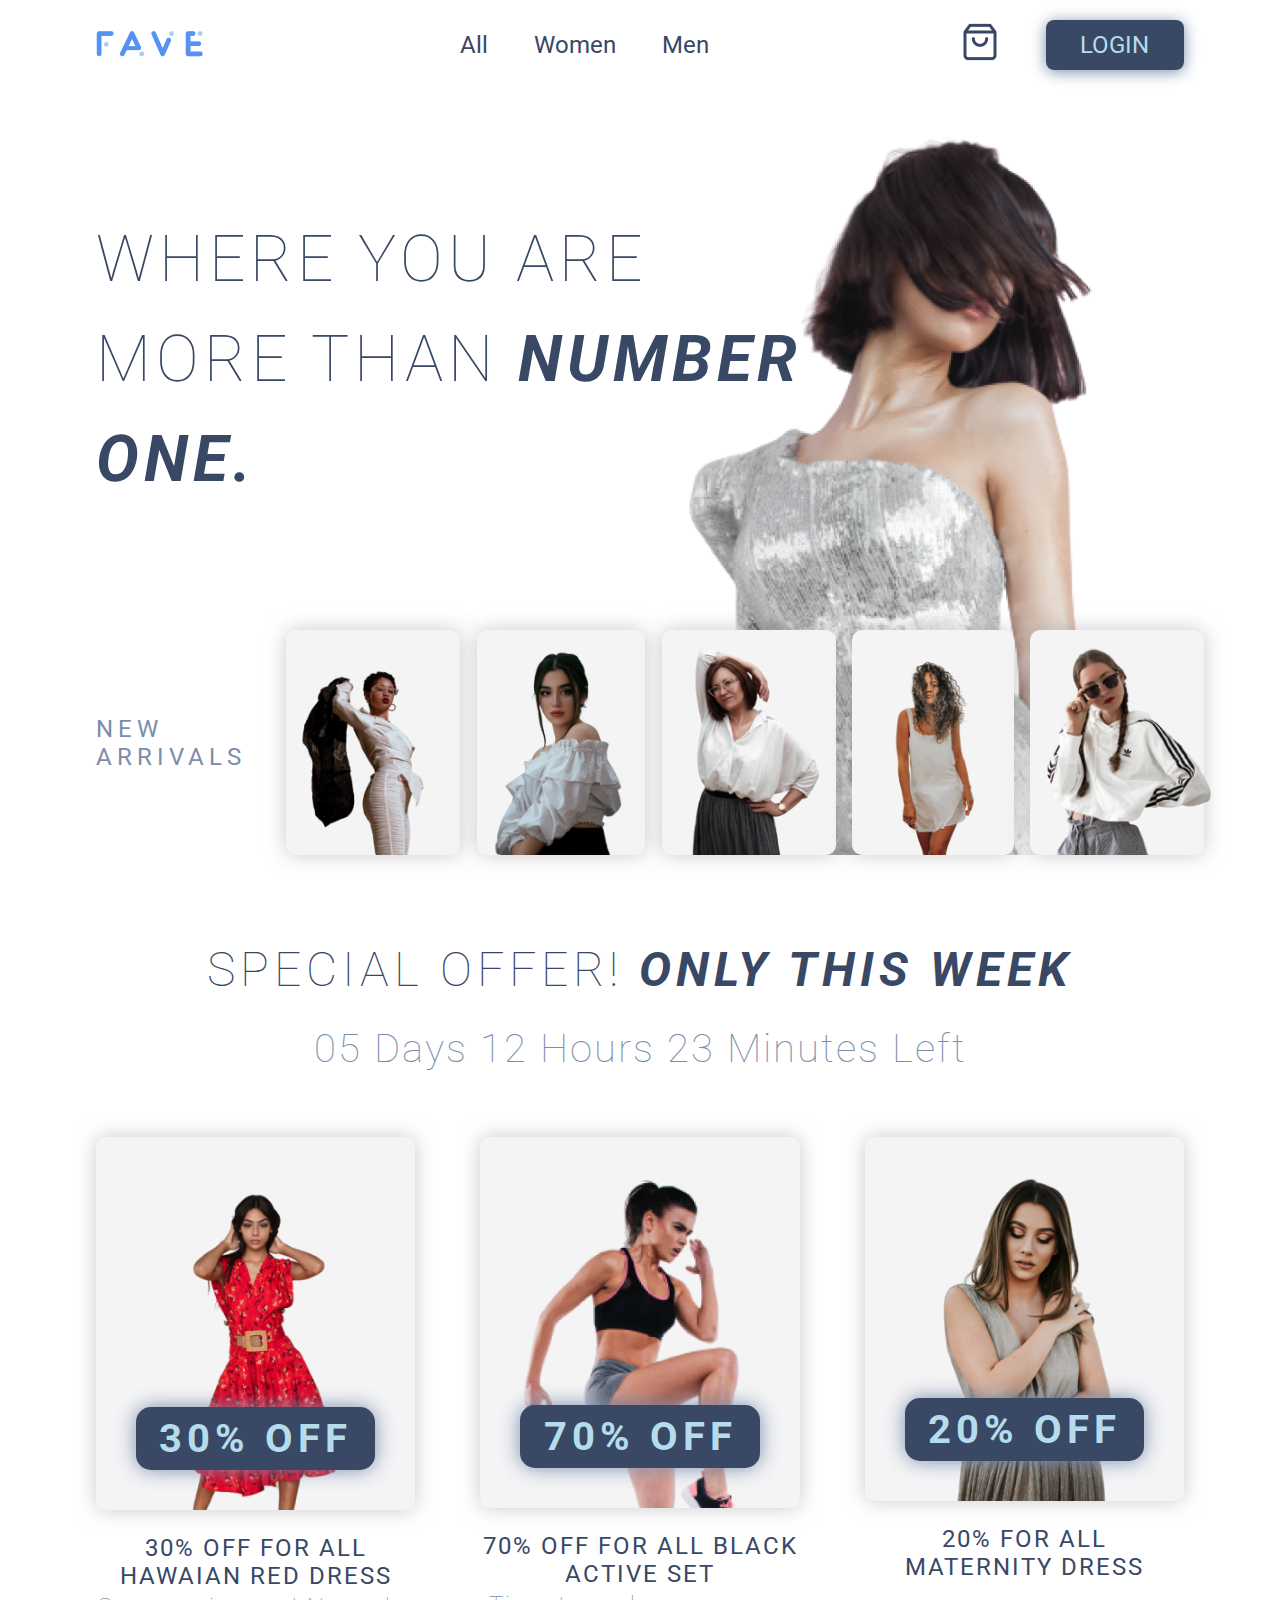
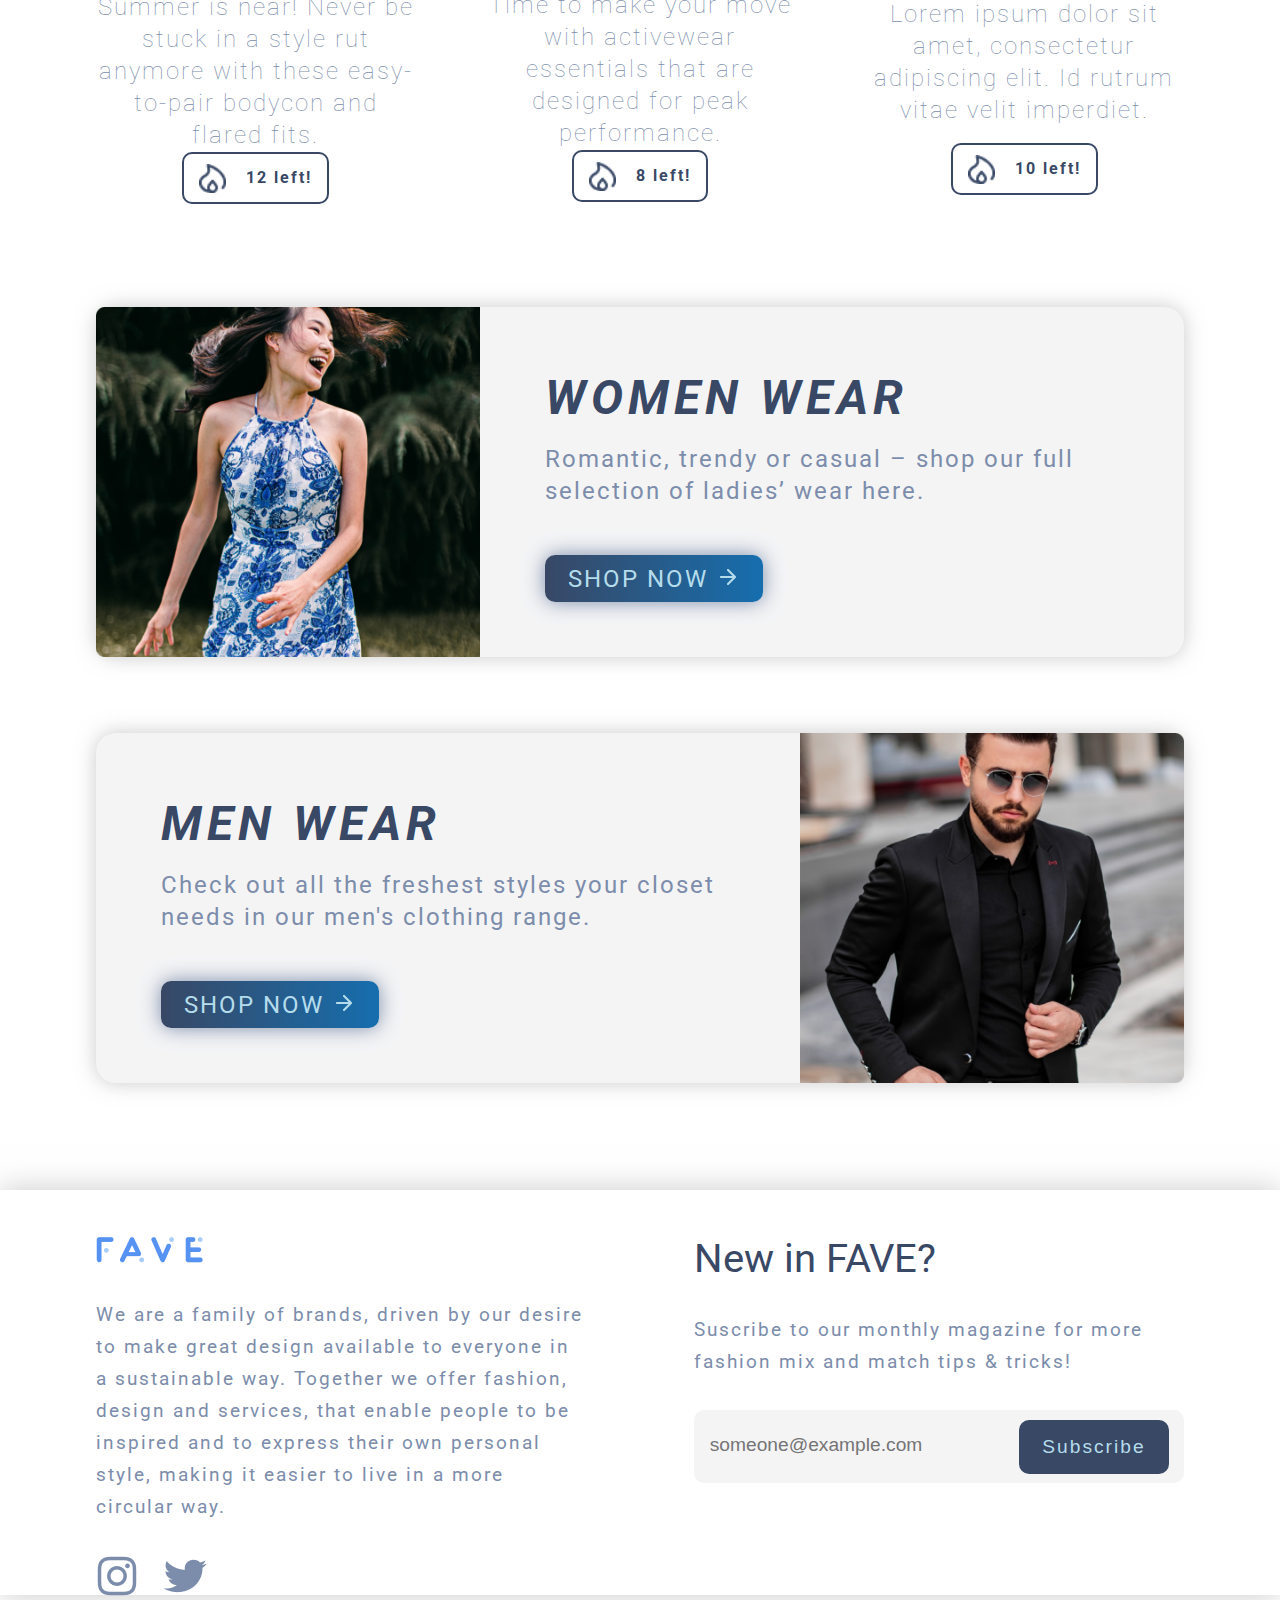
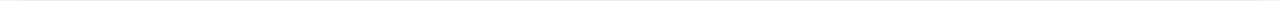
==== index.html @ e30c6e9b "Landing Page and Special Offer Section" ====
<!DOCTYPE html>
<html lang="en">
<head>
    <meta charset="UTF-8">
    <meta http-equiv="X-UA-Compatible" content="IE=edge">
    <meta name="viewport" content="width=device-width, initial-scale=1.0">
    <link rel="stylesheet" href="css/style.css">
    <script src="js/script.js"></script>
    <title>Fave</title>
</head>
<body>
    <nav id="navbar">
        <div class="container">
            <div class="nav-logo">
                <a href="home.html">
                    <img src="Assets/logo-website.png" alt="">
                </a>
            </div>
            <ul class="nav-list category">
                <li class="nav-item"><a href="#">All</a></li>
                <li class="nav-item"><a href="#">Women</a></li>
                <li class="nav-item"><a href="#">Men</a></li>
            </ul>
            <ul class="nav-list">
                <li class="nav-item">
                    <a href="#">
                        <img src="Assets/home-shopping-cart.png" alt="">
                    </a>
                </li>
                <li class="nav-item"><a href="#" id="login-btn">LOGIN</a></li>
            </ul>
        </div>
    </nav>
    <section class="landing-section">
        <div class="container">
            <div class="landing-title">
                <p>WHERE YOU ARE MORE THAN <span>NUMBER ONE.</span></p>
            </div>
            <div class="new-arrival">
                <div class="title">
                    <p>NEW ARRIVALS</p>
                </div>
                <div class="item">
                    <img src="Assets/home-arrival-1.png" alt="">
                </div>
                <div class="item">
                    <img src="Assets/home-arrival-2.png" alt="">
                </div>
                <div class="item">
                    <img src="Assets/home-arrival-3.png" alt="">
                </div>
                <div class="item">
                    <img src="Assets/home-arrival-4.png" alt="">
                </div>
                <div class="item">
                    <img src="Assets/home-arrival-5.png" alt="">
                </div>
            </div>
        </div>
    </section>
    <section class="promo-section">
        <div class="container">
            <h1>SPECIAL OFFER! <span>ONLY THIS WEEK</span></h1>
            <h2 id="countdown">05 Days 12 Hours 23 Minutes Left</h2>
            <div class="promo-content">
                <div class="promo-item">
                    <div class="promo-img">
                        <img src=" Assets/hawaian-red-dress.png" alt="">
                        <span><a href="#"> 30% OFF</a></span>
                    </div>
                    <div class="promo-text">
                        <h3>30% OFF FOR ALL HAWAIAN RED DRESS</h3>
                        <p>Summer is near! Never be stuck in a style rut anymore with these easy-to-pair bodycon and flared fits.</p>
                        <div class="promo-hot">
                            <img src=" Assets/home-hot-icon.png" alt="">
                            <p>12 left!</p>
                        </div>
                    </div>
                </div>
                <div class="promo-item">
                    <div class="promo-img">
                        <img src="Assets/black-active-set.png" alt="">
                        <span><a href="#"> 70% OFF</a></span>
                    </div>
                    <div class="promo-text">
                        <h3>70% OFF FOR ALL BLACK ACTIVE SET</h3>
                        <p>Time to make your move with activewear essentials that are designed for peak performance.</p>
                        <div class="promo-hot">
                            <img src="Assets/home-hot-icon.png" alt="">
                            <p>8 left!</p>
                        </div>     
                    </div>
                </div>
                <div class="promo-item">
                    <div class="promo-img">
                        <img src="Assets/maternity-dress.png" alt="">
                        <span><a href="#"> 20% OFF</a></span>
                    </div>
                    <div class="promo-text">
                        <h3>20% FOR ALL MATERNITY DRESS</h3>
                        <p>Lorem ipsum dolor sit amet, consectetur adipiscing elit. Id rutrum vitae velit imperdiet.</p>
                        <div class="promo-hot">
                            <img src="Assets/home-hot-icon.png" alt="">
                            <p>10 left!</p>
                        </div>
                    </div>
                </div>
            </div>
        </div>
    </section>
    <section class="overview-section">
        <div class="container">
            <div class="overview-box">
                <img src="Assets/home-women-wear.png" alt="">
                <div class="overview-content">
                    <h1>WOMEN WEAR</h1>
                    <p>Romantic, trendy or casual – shop our full selection of ladies’ wear here.</p>
                    <div>
                        <a href="#">SHOP NOW <span><img src="Assets/arrow-right.png" alt=""></span></a>
                    </div>
                </div>
            </div>
            <div class="overview-box">
                <div class="overview-content">
                    <h1>MEN WEAR</h1>
                    <p>Check out all the freshest styles your closet needs in our men's clothing range. </p>
                    <div>
                        <a href="#">SHOP NOW <span><img src="Assets/arrow-right.png" alt=""></span></a>
                    </div>
                </div>
                <div class="overview-img"></div>
                <img src="Assets/home-men-wear.png" alt="">
            </div>
        </div>
    </section>
    <section class="footer-section">
        <div class="container">
            <div class="left-footer">
                <img src="Assets/logo-website.png" alt="">
                <p>We are a family of brands, driven by our desire to make great design available to everyone in a sustainable way. Together we offer fashion, design and services, that enable people to be inspired and to express their own personal style, making it easier to live in a more circular way.</p>
                <div class="social-media">
                    <a href="#"><img src="Assets/home-icon-instagram.png" alt=""></a>
                    <a href="#"><img src="Assets/home-icon-twitter.png" alt=""></a>
                </div>
            </div>
            <div class="right-footer">
                <h1>New in FAVE?</h1>
                <p>Suscribe to our monthly magazine for more fashion mix and match tips & tricks!</p>
                <div class="subscribe">
                    <form action="">
                        <input type="text" name="email" id="email" placeholder="someone@example.com">
                        <button type="submit">Subscribe</button>
                    </form>
                </div>
            </div>
        </div>
    </section>
</body>
</html>
---- css/style.css ----
@import url('https://fonts.googleapis.com/css2?family=Roboto:ital,wght@0,300;0,400;0,700;1,400;1,700&display=swap');

:root{
    --darkblue : #384865;
    --lightblue: #7C8DAB;
    --white: #F4F4F5;
    --skyblue: #B5DCEB;
}

*{
    box-sizing: border-box;
    margin: 0;
    padding: 0;
}

body{
    font-family: 'Roboto',sans-serif;
}

a{
    text-decoration: none;
}

.container{
    padding-inline: 6rem;
}

#navbar{
    background-color: white;
    position: sticky;
    top: 0;
    z-index: 1;
    transition: 0.7s top ease-in-out;
}

#navbar .container{
    height: 10vh;
    display: flex;
    justify-content: space-between;
    align-items: center;
}

.nav-list{
    display: flex;
    align-items: center;
}

.nav-item{
    list-style: none;
}

.nav-item:not(:first-child){
    margin-left: 3.6vw;
}

.nav-item a{
    font-size: 1.5rem;
}

.category a{
    position: relative;
    color: var(--darkblue);
}

.category a:hover{
    color: var(--lightblue);
}

.category a::after{
    content: '';
    background-color: var(--lightblue);
    position: absolute;
    border-radius: 15px;
    height: 0.4rem;
    left: 0;
    right: 0;
    bottom: -0.8rem;
    transform: scaleX(0);
    transition: 0.5s transform ease-in-out;
}

.category a:hover::after{
    transform: scaleX(100%);
}

#login-btn{
    padding: 0.7rem 2.7vw;
    border-radius: 8px;
    box-shadow: 0px 2px 15px var(--lightblue);
    background-color: var(--darkblue);
    color: var(--skyblue);
}
/*Landing Section Starts Here*/
.landing-section .container{
    height: 85vh;
    margin-bottom: 15vh;
    background-image: url(../Assets/home-landing-image.png);
    background-size: contain;
    background-repeat: no-repeat;
    background-position: 90% 0%;
}

.landing-title{
    height: 60vh;
    max-width: 70%;
    display: flex;
    align-items: center;
}

.new-arrival{
    height: 25vh;
    display: flex;
    align-items: center;
}

.landing-title p{
    font-size: 4rem;
    line-height: 6.25rem;
    letter-spacing: 5px;
    font-weight: lighter;
    color: var(--darkblue);
}

.landing-title span{
    font-style: italic;
    font-weight: bold;
}

.new-arrival .title{
    width: 14%;
    color: var(--lightblue);
    letter-spacing: 5px;
    font-size: 1.5rem;
    margin-right: 1.5rem;
}

.new-arrival>*{
    width: 16%;
    height: 100%;
    display: flex;
    align-items: center;
    justify-content: center;
}

.new-arrival .item{
    background-color: var(--white);
    padding-top: 15px;
    border-radius: 10px;
    box-shadow: 0px 0px 20px rgb(150, 149, 149,0.5);
    margin-left: 1.5%;
    transition: 0.5s margin ease-in-out, 0.5s background-color ease-in-out;
    margin-bottom: 0;
}

.new-arrival .item:hover{
    margin-bottom: 10vh;
    background-color: white;
}

.new-arrival .item img{
    height: 100%;
}
/* Promo Section Starts Here */
.promo-section .container{
    height: 85vh;
    display: flex;
    justify-content: center;
    align-items: center;
    flex-direction: column;
    margin-bottom: 15vh;
}

.promo-section .container h1{
    font-size: 3rem;
    font-weight: lighter;
    letter-spacing: 5px;
    color:  var(--darkblue);
    margin-bottom: 2.5%;
}

.promo-section .container h1>span{
    font-weight: bold;
    font-style: italic;
}

.promo-section .container h2{
    font-size: 2.5rem;
    font-weight: lighter;
    letter-spacing: 2px;
    color: var(--lightblue);
    margin-bottom: 6%;
}

.promo-content{
    display: flex;
    justify-content: space-between;
}

.promo-item{
    width: 30%;
    display: flex;
    flex-direction: column;
    text-align: center;
}

.promo-item:not(:last-child){
    margin-right: 6%;
}

.promo-img{
    background-color: var(--white);
    box-shadow: 0px 0px 20px rgb(150, 149, 149,0.5);
    border-radius: 10px;
    width: 100%;
    display: flex;
    justify-content: center;
    align-items: flex-end;
}

.promo-item img{
    height: 90%;
}

.promo-item span{
    position: absolute;
    background-color: var(--darkblue);
    box-shadow: 0px 0px 20px var(--lightblue);
    margin-bottom: 2.5rem;
    padding: 0.5rem 1.8vw;
    border-radius: 15px;
    font-size: 2.5rem;
    font-weight: bold;
    letter-spacing: 5px;
}

.promo-item .promo-img span>a{
    color: var(--skyblue);
}

.promo-text{
    display: flex;
    flex-direction: column;
    justify-content: space-between;
    align-items: center;
    height: 30vh;
    margin-top: 1.5rem;
}

.promo-text h3{
    color: var(--darkblue);
    font-weight: 400;
    letter-spacing: 2px;
    font-size: 1.5rem;
}

.promo-text p{
    color: var(--lightblue);
    font-weight: lighter;
    letter-spacing: 2px;
    line-height: 2rem;
    font-size: 1.5rem;
}

.promo-hot{
    max-width: 200px;
    padding: 0.5rem 1.2vw;
    display: flex;
    align-items: center;
    justify-content: center;
    border: 2px solid var(--darkblue);
    border-radius: 10px;
}

.promo-hot>p{
    margin-left: 20px;
    font-size: 1rem;
    font-weight: bold;
    color: var(--darkblue);
}
/* Overview Section Starts Here */
.overview-section .container{
    height: 90vh;
    margin-bottom: 10vh;
    display: flex;
    flex-direction: column;
    justify-content: center;
}

.overview-box{
    max-height: 40vh;
    background-color: var(--white);
    border-radius: 20px;
    box-shadow: 0px 0px 20px rgb(150, 149, 149,0.5);
    display: flex;
    justify-content: space-between;
    align-items: center;
    margin: 3.5% 0;
}

.overview-box>img{
    width: 30vw;
}

.overview-content{
    width: 100%;
    display: flex;
    flex-direction: column;
    justify-content: center;
    padding-inline: 6%;
}

.overview-content h1{
    color: var(--darkblue);
    letter-spacing: 5px;
    font-size: 3rem;
    font-weight: bold;
    font-style: italic;
}

.overview-content p{
    margin-top: 3%;
    color: var(--lightblue);
    letter-spacing: 2px;
    line-height: 2rem;
    font-size: 1.5rem;
}

.overview-content>div{
    margin-top: 10%;
}

.overview-content>div>a>span{
    vertical-align: middle;
}

.overview-content a{
    letter-spacing: 2px;
    font-size: 1.5rem;
    padding: 0.6rem 1.8vw;
    color: var(--skyblue);
    box-shadow: 0px 0px 20px var(--lightblue);
    background-image: linear-gradient(to right,var(--darkblue),#166EAE);
    border-radius: 10px;
}
/* Footer Section Begins Here */
.footer-section{
    box-shadow: 0px 0px 30px rgb(150, 149, 149,0.5);
}

.footer-section .container{
    height: 45vh;
    padding-top: 5vh;
    display: flex;
    justify-content: space-between;
}

.left-footer, .right-footer{
    width: 45%;
}

.left-footer p, .right-footer p{
    font-size: 1.2rem;
    color: var(--lightblue);
    line-height: 2rem;
    letter-spacing: 2px;
}

.left-footer>*:not(:last-child), .right-footer>*:not(:last-child){
    margin-bottom: 2rem;
}

.right-footer h1{
    color: var(--darkblue);
    font-size: 2.5rem;
    font-weight: 400;
}

.social-media{
    display: flex;
}

.social-media img{
    margin-right: 1.5rem;
}

.subscribe{
    background-color: var(--white);
    padding: 0.6rem 1.2vw;
    border-radius: 10px;
}

.subscribe form{
    display: flex;
    justify-content: space-between;
}

.subscribe input{
    width: 100%;
    background-color: unset;
    border: none;
}

.subscribe input:focus{
    outline: none;
}

.subscribe input::placeholder{
    font-size: 1.2rem;
}

.subscribe button{
    border: none;
    border-radius: 10px;
    background-color: var(--darkblue);
    color: var(--skyblue);
    padding: 1rem 1.8vw;
    font-size: 1.2rem;
    letter-spacing: 2px;
}
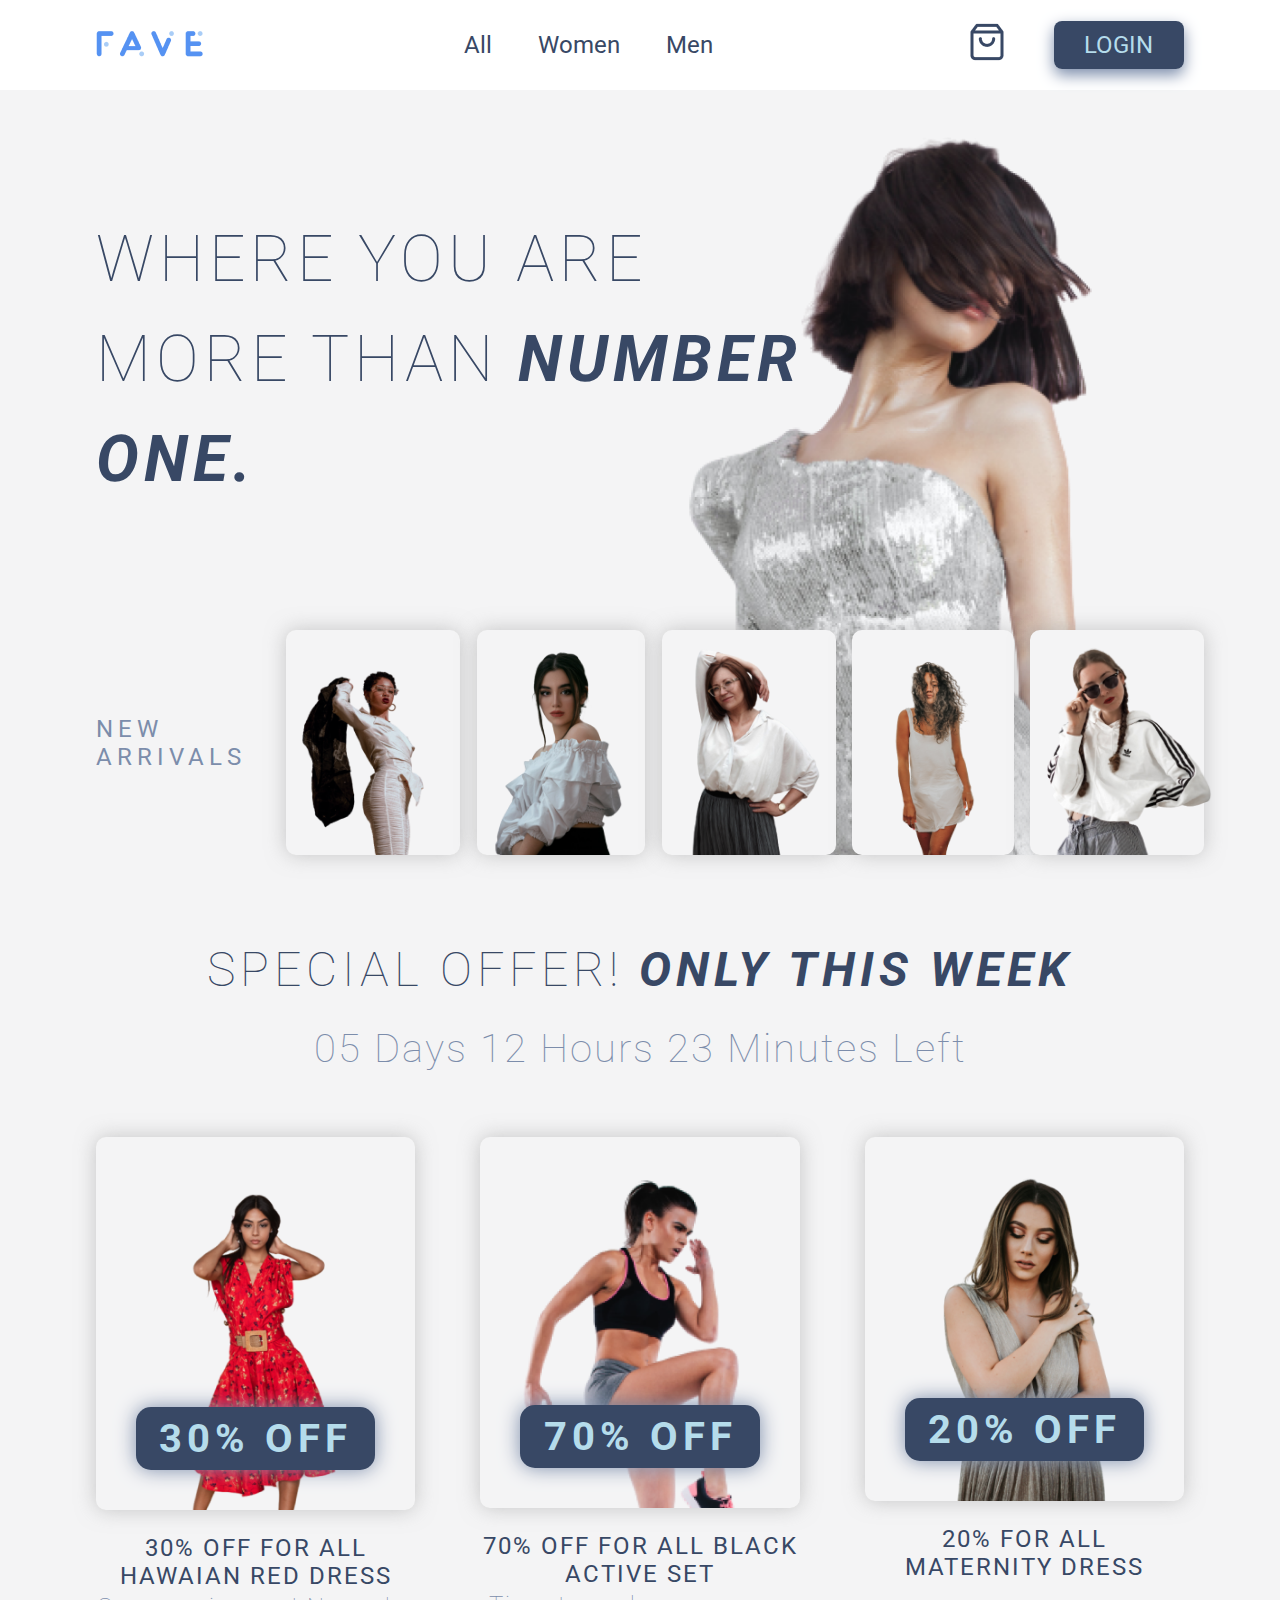
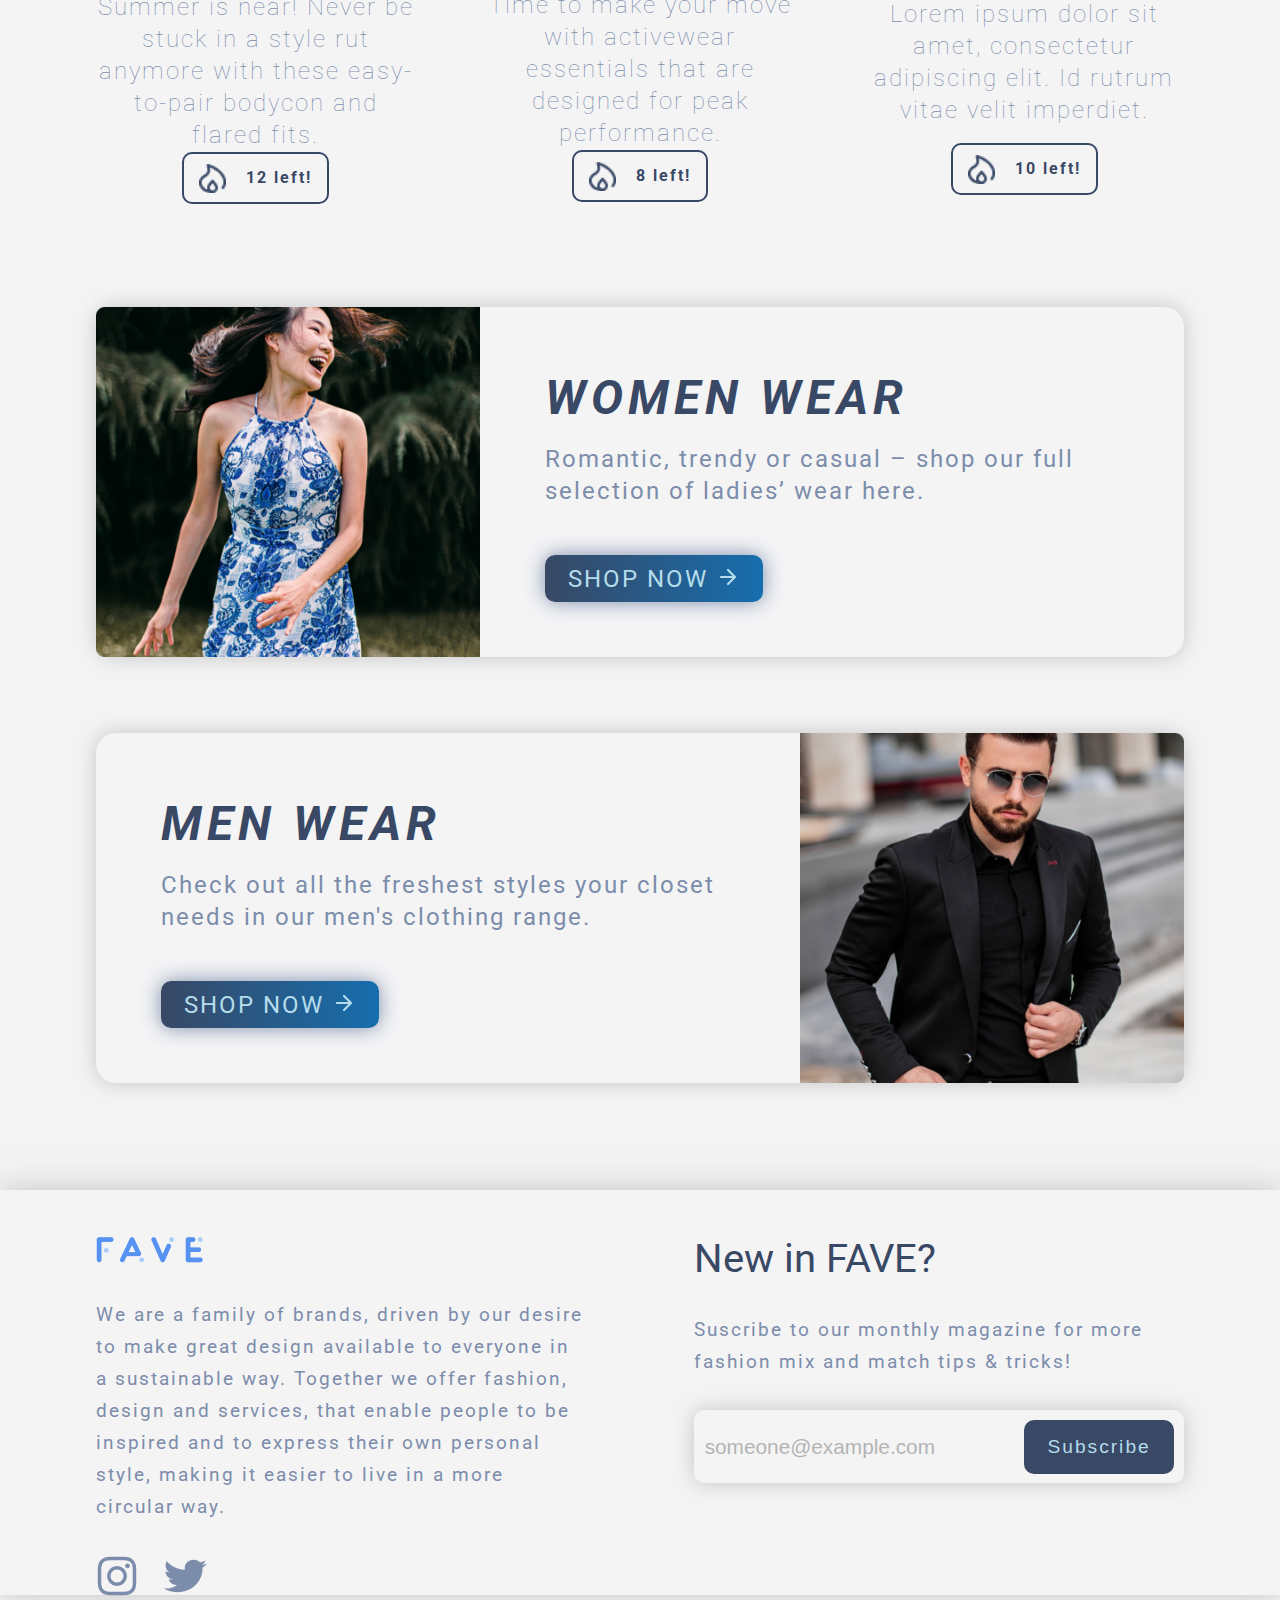
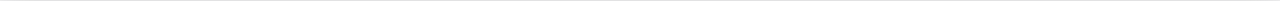
==== commit b6e4845d: "Fixing Category Section" ====
--- a/index.html
+++ b/index.html
@@ -12,12 +12,12 @@
     <nav id="navbar">
         <div class="container">
             <div class="nav-logo">
-                <a href="home.html">
+                <a href="index.html">
                     <img src="Assets/logo-website.png" alt="">
                 </a>
             </div>
             <ul class="nav-list category">
-                <li class="nav-item"><a href="#">All</a></li>
+                <li class="nav-item"><a href="allWear.html">All</a></li>
                 <li class="nav-item"><a href="#">Women</a></li>
                 <li class="nav-item"><a href="#">Men</a></li>
             </ul>
@@ -148,7 +148,7 @@
                 <p>Suscribe to our monthly magazine for more fashion mix and match tips & tricks!</p>
                 <div class="subscribe">
                     <form action="">
-                        <input type="text" name="email" id="email" placeholder="someone@example.com">
+                        <input type="text" name="email" id="email" placeholder="someone@example.com" required>
                         <button type="submit">Subscribe</button>
                     </form>
                 </div>
--- a/css/style.css
+++ b/css/style.css
@@ -15,6 +15,7 @@
 
 body{
     font-family: 'Roboto',sans-serif;
+    background-color: var(--white);
 }
 
 a{
@@ -26,11 +27,11 @@
 }
 
 #navbar{
-    background-color: white;
     position: sticky;
     top: 0;
     z-index: 1;
     transition: 0.7s top ease-in-out;
+    background-color: white;
 }
 
 #navbar .container{
@@ -84,9 +85,9 @@
 }
 
 #login-btn{
-    padding: 0.7rem 2.7vw;
+    padding: 0.6rem 2.4vw;
     border-radius: 8px;
-    box-shadow: 0px 2px 15px var(--lightblue);
+    box-shadow: 0px 6px 15px var(--lightblue);
     background-color: var(--darkblue);
     color: var(--skyblue);
 }
@@ -385,7 +386,8 @@
 
 .subscribe{
     background-color: var(--white);
-    padding: 0.6rem 1.2vw;
+    box-shadow: 0px 0px 20px rgb(150, 149, 149,0.5);
+    padding: 0.6rem 0.8vw;
     border-radius: 10px;
 }
 
@@ -394,18 +396,22 @@
     justify-content: space-between;
 }
 
-.subscribe input{
+.subscribe input[type=text]{
     width: 100%;
     background-color: unset;
     border: none;
+    font-size: 1.3rem;
+    color: var(--darkblue);
 }
 
 .subscribe input:focus{
     outline: none;
+    background-color: unset;
 }
 
 .subscribe input::placeholder{
-    font-size: 1.2rem;
+    font-size: 1.3rem;
+    opacity: 50%;
 }
 
 .subscribe button{
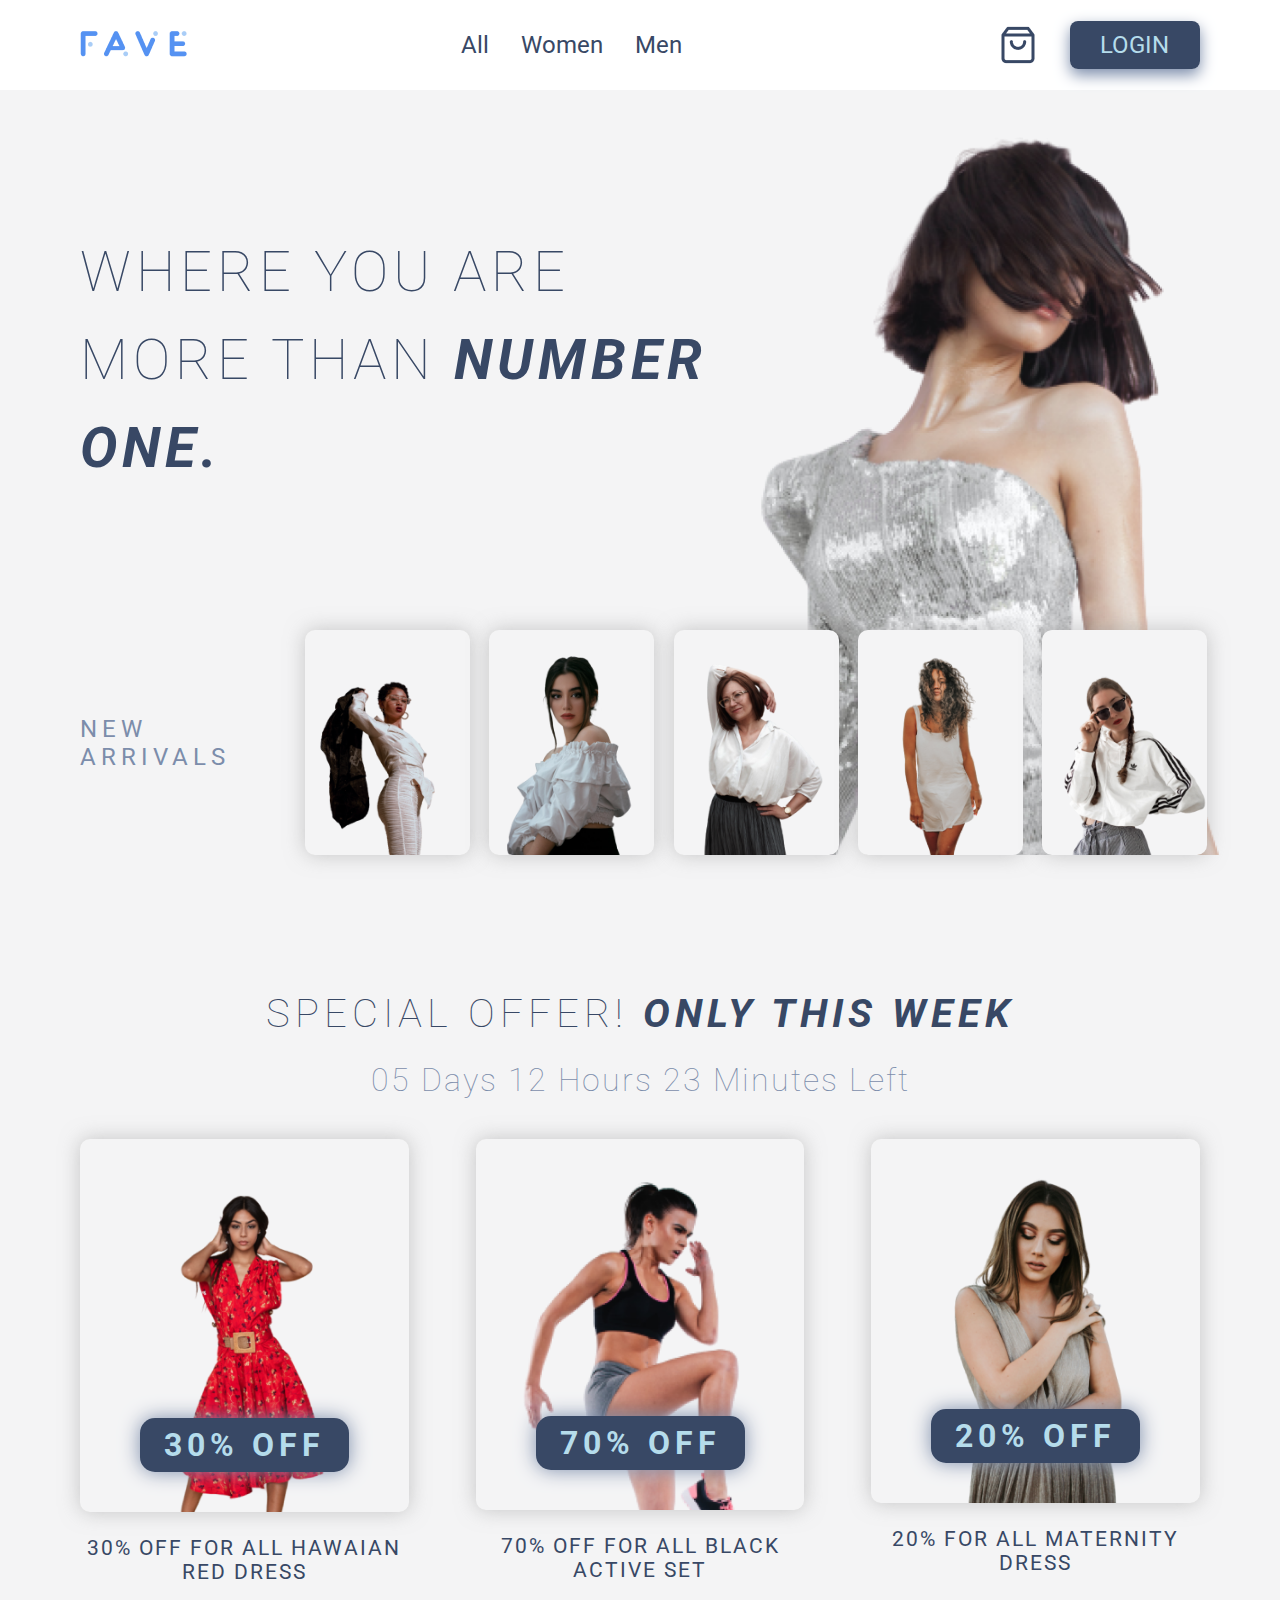
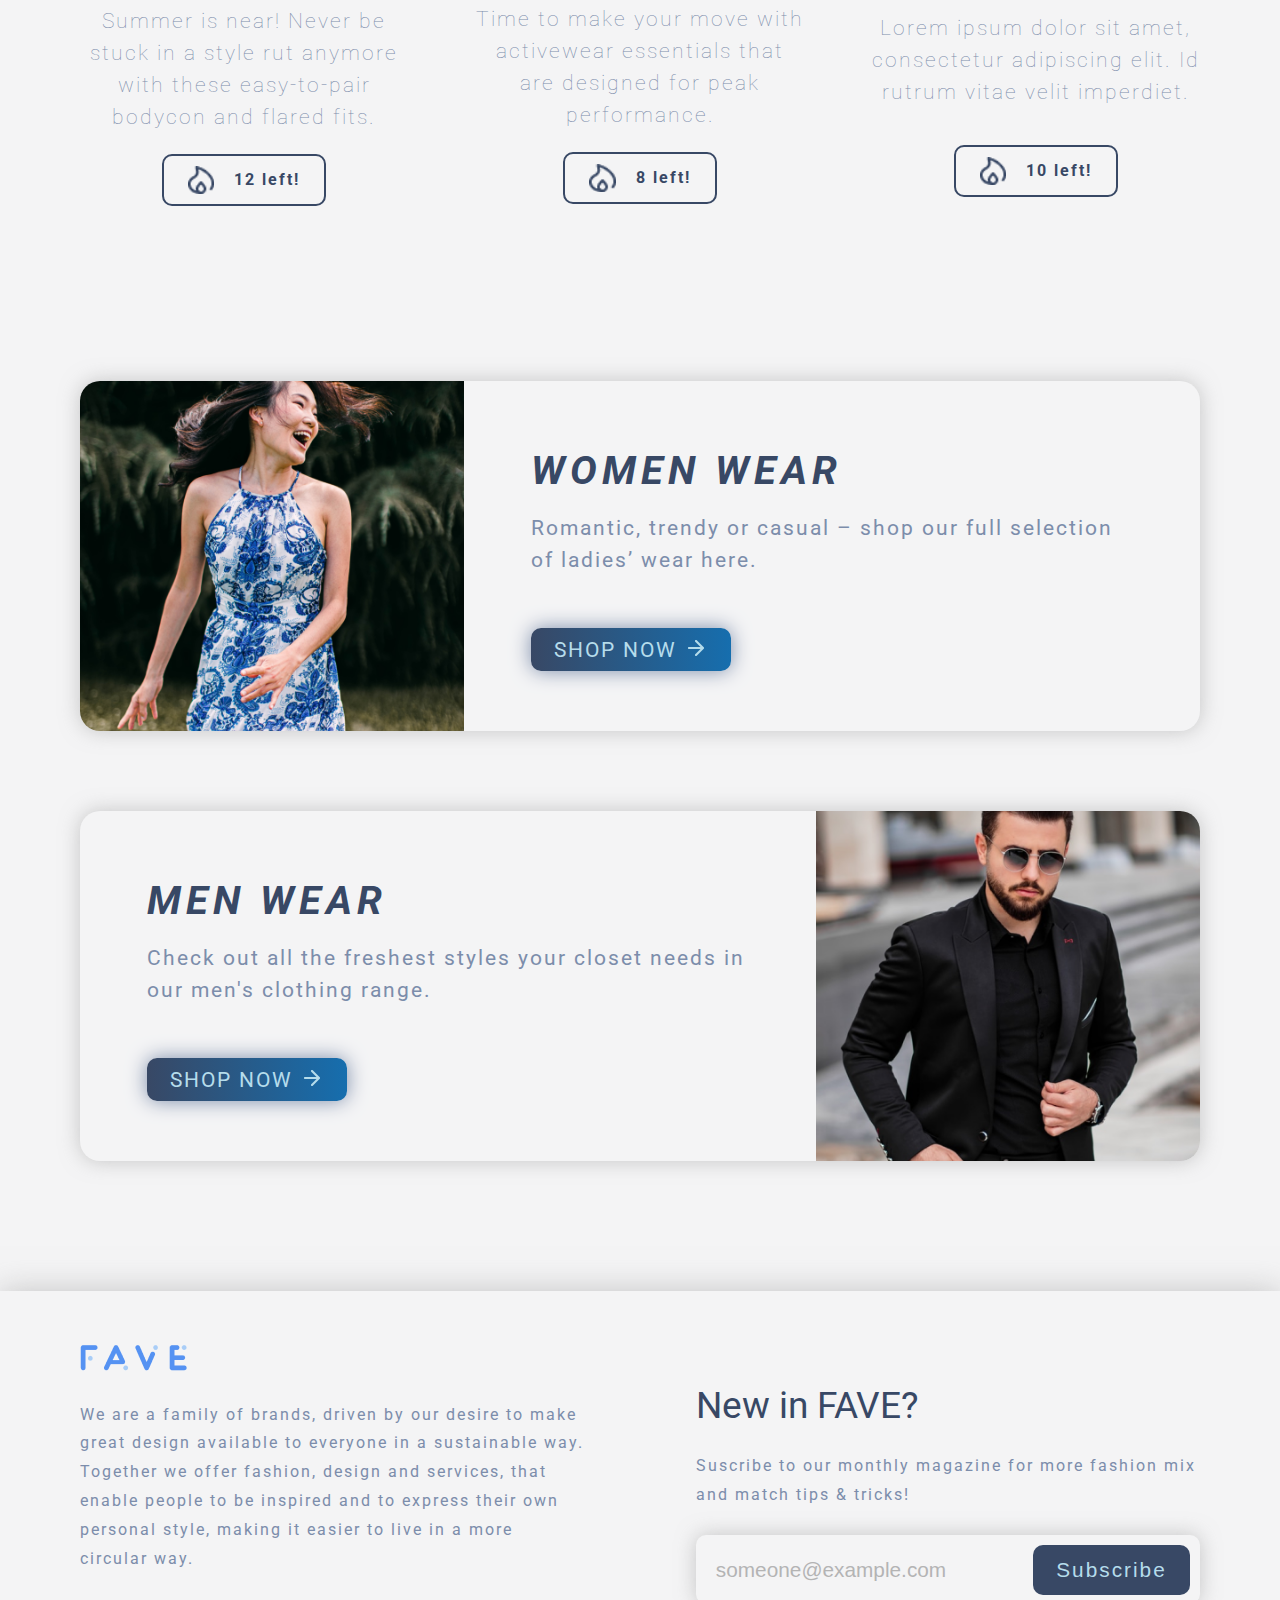
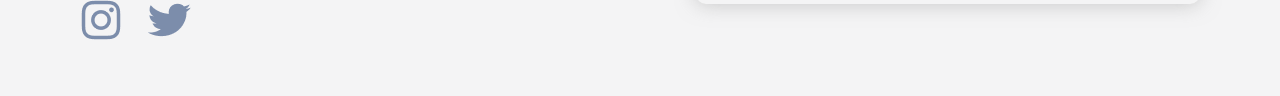
==== commit 5dcf6803: "Responsive Home Done" ====
--- a/index.html
+++ b/index.html
@@ -5,6 +5,8 @@
     <meta http-equiv="X-UA-Compatible" content="IE=edge">
     <meta name="viewport" content="width=device-width, initial-scale=1.0">
     <link rel="stylesheet" href="css/style.css">
+    <script src="js/navbar.js"></script>
+    <script src="js/jquery-3.5.1.js"></script>
     <script src="js/script.js"></script>
     <title>Fave</title>
 </head>
@@ -23,11 +25,39 @@
             </ul>
             <ul class="nav-list">
                 <li class="nav-item">
-                    <a href="#">
+                    <a id="search-bar">
+                        <img src="Assets/category-search.png" alt="">
+                        <span><input type="text" name="search" id="search"></span>
+                    </a>
+                </li>
+                <li class="nav-item">
+                    <a href="#" style="display: flex; align-items: center;">
                         <img src="Assets/home-shopping-cart.png" alt="">
                     </a>
                 </li>
-                <li class="nav-item"><a href="#" id="login-btn">LOGIN</a></li>
+                <li class="nav-item"><a href="login.html" id="login-btn">LOGIN</a></li>
+                <li>
+                    <a href="#">
+                        <div class="hamburger-btn" id="hamburger-btn" onclick="toggleEvent(this.id), toggleEvent('side-navbar')">
+                            <div class="line-1"></div>
+                            <div class="line-2"></div>
+                            <div class="line-3"></div>
+                        </div>
+                    </a>
+                    <div class="side-navbar" id="side-navbar">
+                        <div class="navbar-item">
+                            <div id="close-btn" style="width: 100%;"><a href="#" onclick="toggleEvent('hamburger-btn'),toggleEvent('side-navbar')"><img src="Assets/navbar-x-btn.png" alt=""></a></div>
+                            <a id="search-bar-mobile">
+                                <img src="Assets/category-search.png" alt="">
+                                <input type="text" name="search-2" id="search-2">
+                            </a>
+                            <a href="#">All</a>
+                            <a href="#">Women</a>
+                            <a href="#">Men</a>                       
+                        </div>
+                        <div id="login-btn-mobile"><a href="">LOGIN</a></div>
+                    </div>
+                </li>
             </ul>
         </div>
     </nav>
@@ -40,22 +70,35 @@
                 <div class="title">
                     <p>NEW ARRIVALS</p>
                 </div>
-                <div class="item">
-                    <img src="Assets/home-arrival-1.png" alt="">
-                </div>
-                <div class="item">
-                    <img src="Assets/home-arrival-2.png" alt="">
-                </div>
-                <div class="item">
-                    <img src="Assets/home-arrival-3.png" alt="">
-                </div>
-                <div class="item">
-                    <img src="Assets/home-arrival-4.png" alt="">
-                </div>
-                <div class="item">
-                    <img src="Assets/home-arrival-5.png" alt="">
-                </div>
-            </div>
+                <div class="slider-wrapper">
+                    <div class="item-slider">
+                        <div class="item active">
+                            <img src="Assets/home-arrival-1.png" alt="">
+                        </div>
+                        <div class="item">
+                            <img src="Assets/home-arrival-2.png" alt="">
+                        </div>
+                        <div class="item">
+                            <img src="Assets/home-arrival-3.png" alt="">
+                        </div>
+                        <div class="item">
+                            <img src="Assets/home-arrival-4.png" alt="">
+                        </div>
+                        <div class="item">
+                            <img src="Assets/home-arrival-5.png" alt="">
+                        </div>
+                    </div>
+                    <div class="dot-list">
+                        <div class="dot active" onclick="currentSlide(1)"></div>
+                        <div class="dot" onclick="currentSlide(2)"></div>
+                        <div class="dot" onclick="currentSlide(3)"></div>
+                        <div class="dot" onclick="currentSlide(4)"></div>
+                        <div class="dot" onclick="currentSlide(5)"></div>
+                    </div>
+                </div>
+                <a onclick="nextSlide(1)" id="next"><img src="Assets/home-arrow-right-circle.png" alt=""></a>
+            </div>
+            
         </div>
     </section>
     <section class="promo-section">
@@ -70,7 +113,8 @@
                     </div>
                     <div class="promo-text">
                         <h3>30% OFF FOR ALL HAWAIAN RED DRESS</h3>
-                        <p>Summer is near! Never be stuck in a style rut anymore with these easy-to-pair bodycon and flared fits.</p>
+                        <p>Summer is near! Never be<span id="dots-1">...</span><span id="read-more-1" class="read-more"> stuck in a style rut anymore with these easy-to-pair bodycon and flared fits.</span></p>
+                        <a onclick="readMore('read-more-1','dots-1',this.id)" style="cursor: pointer;" class="read-more-btn" id="more-1">Read More...</a>
                         <div class="promo-hot">
                             <img src=" Assets/home-hot-icon.png" alt="">
                             <p>12 left!</p>
@@ -84,7 +128,8 @@
                     </div>
                     <div class="promo-text">
                         <h3>70% OFF FOR ALL BLACK ACTIVE SET</h3>
-                        <p>Time to make your move with activewear essentials that are designed for peak performance.</p>
+                        <p>Time to make your move<span id="dots-2">...</span><span id="read-more-2" class="read-more"> with activewear essentials that are designed for peak performance.</span></p>
+                        <a onclick="readMore('read-more-2','dots-2',this.id)" style="cursor: pointer;" class="read-more-btn" id="more-2">Read More...</a>
                         <div class="promo-hot">
                             <img src="Assets/home-hot-icon.png" alt="">
                             <p>8 left!</p>
@@ -98,7 +143,8 @@
                     </div>
                     <div class="promo-text">
                         <h3>20% FOR ALL MATERNITY DRESS</h3>
-                        <p>Lorem ipsum dolor sit amet, consectetur adipiscing elit. Id rutrum vitae velit imperdiet.</p>
+                        <p>Lorem ipsum dolor sit<span id="dots-3">...</span><span id="read-more-3" class="read-more"> amet, consectetur adipiscing elit. Id rutrum vitae velit imperdiet.</span></p>
+                        <a onclick="readMore('read-more-3','dots-3',this.id)" style="cursor: pointer;" class="read-more-btn" id="more-3">Read More...</a>
                         <div class="promo-hot">
                             <img src="Assets/home-hot-icon.png" alt="">
                             <p>10 left!</p>
--- a/css/style.css
+++ b/css/style.css
@@ -16,6 +16,11 @@
 body{
     font-family: 'Roboto',sans-serif;
     background-color: var(--white);
+    overflow-x: hidden;
+}
+
+li{
+    list-style: none;
 }
 
 a{
@@ -46,16 +51,9 @@
     align-items: center;
 }
 
-.nav-item{
-    list-style: none;
-}
-
-.nav-item:not(:first-child){
-    margin-left: 3.6vw;
-}
-
-.nav-item a{
+.nav-item>a{
     font-size: 1.5rem;
+    margin-left: 3.2rem;
 }
 
 .category a{
@@ -80,8 +78,46 @@
     transition: 0.5s transform ease-in-out;
 }
 
-.category a:hover::after{
+.category a:hover::after, .navbar-item a:hover::after{
     transform: scaleX(100%);
+}
+
+#search{
+    border: none;
+    margin-left: 1rem;
+    font-size: 1.2rem;
+    color: var(--darkblue);
+    padding: 0.5rem 0;
+    width: 0px;
+    border-bottom: 3px solid var(--darkblue);
+    vertical-align: middle;
+    transition: 0.5s width ease-in-out;
+}
+
+#search-2{
+    border: none;
+    background-color: var(--white);
+    border-radius: 20px;
+    margin-left: 1rem;
+    font-size: 1.2rem;
+    color: var(--darkblue);
+    padding: 0.5rem 0.8rem;
+    width: 150px;
+    vertical-align: middle;
+}
+
+#search:focus, #search-2:focus{
+    outline: none;
+}
+
+#search-bar, #search-bar-mobile{
+    cursor: pointer;
+    display: flex;
+    align-items: center;
+}
+
+#search-bar:hover #search, #search:focus{
+    width: 10vw;
 }
 
 #login-btn{
@@ -91,9 +127,100 @@
     background-color: var(--darkblue);
     color: var(--skyblue);
 }
+
+#hamburger-btn{
+    margin-left: 3.2rem;
+    display: none;
+    transition: 0.4s opacity;
+}
+
+.line-1, .line-2, .line-3{
+    background-color: var(--darkblue);
+    border-radius: 15px;
+    width: 40px;
+    height: 7px;
+    margin: 3px 0;
+    transition: 0.4s ease-in-out;
+}
+
+.hamburger-btn.active{
+    opacity: 30%;
+}
+
+.active .line-1 {
+    transform: rotate(-45deg) translate(-8px, 6px) ;
+}
+  
+.active .line-2 {
+    opacity: 0;
+}
+  
+.active .line-3 {
+    transform: rotate(45deg) translate(-10px, -10px) ;
+}
+
+.side-navbar{
+    position: absolute;
+    top: 0; right: -300px;
+    padding: 0 1.2rem;
+    height: 100vh;
+    background-color: var(--lightblue);
+    display: flex;
+    flex-direction: column;
+    justify-content: space-between;
+    transition: 0.7s ease-in-out right;
+}
+
+.navbar-item{
+    display: flex;
+    flex-direction: column;
+    align-items: center;
+}
+
+.navbar-item>a:not(:nth-child(2)){
+    font-size: 1.2rem;
+    color: var(--darkblue);
+    margin-top: 3rem;
+}
+
+#close-btn{
+    height: 10vh;
+    display: flex;
+    align-items: center;
+    justify-content: flex-end;
+    opacity: 40%;
+}
+
+#close-btn img{
+    width: 2.5rem;
+}
+
+#login-btn-mobile{
+    width: 100%;
+    padding: 1rem 1.6vw;
+    border-radius: 8px;
+    background-color: var(--darkblue);
+    text-align: center;
+    margin-bottom: 3vh;
+}
+
+#login-btn-mobile a{
+    font-size: 1.2rem;
+    color: var(--skyblue);
+}
+
+#next{
+    cursor: pointer;
+    display: none;
+}
+
+#next img{
+    width: 3rem;
+}
+
 /*Landing Section Starts Here*/
 .landing-section .container{
-    height: 85vh;
+    min-height: 85vh;
     margin-bottom: 15vh;
     background-image: url(../Assets/home-landing-image.png);
     background-size: contain;
@@ -103,7 +230,7 @@
 
 .landing-title{
     height: 60vh;
-    max-width: 70%;
+    max-width: 65%;
     display: flex;
     align-items: center;
 }
@@ -111,12 +238,13 @@
 .new-arrival{
     height: 25vh;
     display: flex;
+    justify-content: space-between;
     align-items: center;
 }
 
 .landing-title p{
     font-size: 4rem;
-    line-height: 6.25rem;
+    line-height: 6rem;
     letter-spacing: 5px;
     font-weight: lighter;
     color: var(--darkblue);
@@ -135,40 +263,77 @@
     margin-right: 1.5rem;
 }
 
-.new-arrival>*{
-    width: 16%;
+.slider-wrapper{
+    width: 100%;
     height: 100%;
-    display: flex;
-    align-items: center;
-    justify-content: center;
-}
-
-.new-arrival .item{
+    margin: 0 2rem;
+    display: flex;
+    flex-direction: column;
+    align-items: center;
+}
+
+.item-slider{
+    width: 100%;
+    height: 100%;
+    display: flex;
+}
+
+.item-slider .item{
+    width: 20%;
+    height: 100%;
+}
+
+.item-slider .item{
+    position: relative;
+    top: 0;
     background-color: var(--white);
-    padding-top: 15px;
     border-radius: 10px;
     box-shadow: 0px 0px 20px rgb(150, 149, 149,0.5);
-    margin-left: 1.5%;
-    transition: 0.5s margin ease-in-out, 0.5s background-color ease-in-out;
-    margin-bottom: 0;
-}
-
-.new-arrival .item:hover{
-    margin-bottom: 10vh;
+    margin-left: 2rem;
+    transition: 0.5s top ease-in-out, 0.5s background-color ease-in-out;
+}
+
+.item-slider .item:hover{
+    top: -5vh;
     background-color: white;
 }
 
-.new-arrival .item img{
+.item-slider .item img{
     height: 100%;
+    width: 100%;
+    min-width: 165px;
+    min-height: 165px;
+    object-position: bottom;
+    object-fit: contain;
+}
+
+.dot-list{
+    display: none;
+    width: 100%;
+}
+
+.dot{
+    cursor: pointer;
+    border-radius: 10px;
+    width: 20%;
+    height: 0.4rem;
+    margin: 0 0.5rem;
+    background-color: #E3E3E3;
+    transition: 0.3s background-color ease-in-out;
+}
+
+.dot.active, .dot:hover{
+    background-color: var(--lightblue);
 }
 /* Promo Section Starts Here */
 .promo-section .container{
-    height: 85vh;
+    min-height: 85vh;
     display: flex;
     justify-content: center;
     align-items: center;
     flex-direction: column;
     margin-bottom: 15vh;
+    text-align: center;
 }
 
 .promo-section .container h1{
@@ -176,7 +341,7 @@
     font-weight: lighter;
     letter-spacing: 5px;
     color:  var(--darkblue);
-    margin-bottom: 2.5%;
+    margin-bottom: 1.5rem;
 }
 
 .promo-section .container h1>span{
@@ -189,7 +354,7 @@
     font-weight: lighter;
     letter-spacing: 2px;
     color: var(--lightblue);
-    margin-bottom: 6%;
+    margin-bottom: 2.5rem;
 }
 
 .promo-content{
@@ -222,12 +387,12 @@
     height: 90%;
 }
 
-.promo-item span{
+.promo-item .promo-img>span{
     position: absolute;
     background-color: var(--darkblue);
     box-shadow: 0px 0px 20px var(--lightblue);
     margin-bottom: 2.5rem;
-    padding: 0.5rem 1.8vw;
+    padding: 0.5rem 1.5rem;
     border-radius: 15px;
     font-size: 2.5rem;
     font-weight: bold;
@@ -254,7 +419,7 @@
     font-size: 1.5rem;
 }
 
-.promo-text p{
+.promo-text p, .read-more-btn{
     color: var(--lightblue);
     font-weight: lighter;
     letter-spacing: 2px;
@@ -262,9 +427,21 @@
     font-size: 1.5rem;
 }
 
+#dots-1, #dots-2, #dots-3{
+    display: none;
+}
+
+.read-more{
+    display: inline;
+}
+
+.read-more-btn{
+    display: none;
+}
+
 .promo-hot{
     max-width: 200px;
-    padding: 0.5rem 1.2vw;
+    padding: 0.5rem 1.5rem;
     display: flex;
     align-items: center;
     justify-content: center;
@@ -280,7 +457,7 @@
 }
 /* Overview Section Starts Here */
 .overview-section .container{
-    height: 90vh;
+    min-height: 90vh;
     margin-bottom: 10vh;
     display: flex;
     flex-direction: column;
@@ -295,7 +472,8 @@
     display: flex;
     justify-content: space-between;
     align-items: center;
-    margin: 3.5% 0;
+    margin: 2.5rem 0;
+    overflow: hidden;
 }
 
 .overview-box>img{
@@ -349,9 +527,11 @@
 }
 
 .footer-section .container{
-    height: 45vh;
+    min-height: 45vh;
     padding-top: 5vh;
-    display: flex;
+    padding-bottom: 5vh;
+    display: flex;
+    align-items: center;
     justify-content: space-between;
 }
 
@@ -401,6 +581,7 @@
     background-color: unset;
     border: none;
     font-size: 1.3rem;
+    padding-left: 0.6rem;
     color: var(--darkblue);
 }
 
@@ -419,7 +600,373 @@
     border-radius: 10px;
     background-color: var(--darkblue);
     color: var(--skyblue);
-    padding: 1rem 1.8vw;
-    font-size: 1.2rem;
+    padding: 0.8rem 1.8vw;
+    font-size: 1.3rem;
     letter-spacing: 2px;
+}
+
+@media all and (max-width: 1280px) {
+    .container{
+        padding-inline: 5rem;
+    }
+
+    .nav-item>a{
+        margin-left: 2rem;
+    }
+
+    .landing-section .container{
+        background-position: 100% 0;
+    }
+
+    .landing-title{
+        max-width: 60%;
+    }
+
+    .landing-title p{
+        font-size: 3.5rem;
+        line-height: 5.5rem;
+    }
+
+    .item-slider .item{
+        margin-left: 1.2rem;
+    }
+
+    .promo-section .container h1{
+        font-size: 2.5rem;
+    }
+
+    .promo-section .container h2{
+        font-size: 2rem;
+    }
+
+    .promo-item .promo-img>span{
+        font-size: 2rem;
+    }
+
+    .promo-text>p, .promo-text h3, .read-more-btn{
+        font-size: 1.3rem;
+    }
+
+    .overview-content>h1{
+        font-size: 2.5rem;
+    }
+
+    .overview-content>p, .overview-content a{
+        font-size: 1.3rem;
+    }
+
+    .left-footer p, .right-footer p{
+        font-size: 1rem;
+        line-height: 1.8rem;
+    }
+
+    .left-footer>*:not(:last-child), .right-footer>*:not(:last-child){
+        margin-bottom: 1.6rem;
+    }
+
+    .right-footer h1{
+        font-size: 2.3rem;
+    }
+}
+
+@media all and (max-width: 1220px) {
+
+    .slider-wrapper{
+        max-width: 300px;
+    }
+
+    .new-arrival{
+        position: relative;
+        top: -5vh;
+    }
+
+    .item-slider{
+        box-shadow: 0px 0px 20px rgb(150, 149, 149,0.5);
+        background-color: var(--white);
+        border-radius: 15px;
+        margin-bottom: 2rem;
+        overflow: hidden;
+        position: relative;
+    }
+
+    .item-slider .item{
+        pointer-events: none;
+        opacity: 0%;
+        width: 100%;
+        padding-top: 10px;
+        position: absolute;
+        top: 0;
+        margin-left: 0;
+        border-radius: 0;
+        box-shadow: none;
+        transition: 0.6s opacity ease-in-out;
+    }
+
+    .item-slider .item.active{
+        opacity: 100%;
+    }
+
+    .item-slider .item:hover{
+        pointer-events: none;
+    }
+
+    .new-arrival{
+        justify-content: center;
+    }
+
+    #next{
+        display: flex;
+        align-items: center;
+    }
+
+    .dot-list{
+        display: flex;
+        justify-content: space-between;
+    }
+}
+
+@media all and (max-width: 1024px) { 
+    .container{
+        padding-inline: 4rem;
+    }
+
+    .side-navbar.active{
+        right: 0;
+    }
+
+    .category .nav-item a, #search-bar, #login-btn{
+        display: none;
+        margin: 0;
+    }
+
+    #hamburger-btn{
+        display: flex;
+        flex-direction: column;
+    }
+
+    .landing-section .container{
+        background-position: 110% 0;
+        background-size: 480px;
+    }
+
+    .landing-title p{
+        font-size: 3rem;
+        line-height: 5rem;
+    }
+
+    .new-arrival{
+        height: 30vh;
+    }
+
+    .promo-section .container h1{
+        font-size: 2rem;
+    }
+
+    .promo-section .container h2{
+        font-size: 1.5rem;
+    }
+
+    .promo-item .promo-img>span{
+        font-size: 1.5rem;
+    }
+
+    .promo-content{
+        width: 100%;
+        flex-direction: column;
+    }
+
+    .promo-item{
+        width: 100%;
+    }
+
+    #dots-1, #dots-2, #dots-3{
+        display: block;
+    }
+
+    .read-more{
+        display: none;
+    }
+
+    .read-more-btn{
+        display: block;
+    }
+
+    .promo-text{
+        height: fit-content;
+        margin-top: 2.5rem;
+    }
+
+    .promo-text>span:last-child{
+        display: none;
+    }
+
+    .promo-item:not(:last-child){
+        margin-bottom: 4rem;
+        margin-right: 0;
+    }
+
+    .promo-text>*:not(:last-child){
+        margin-bottom: 2rem;
+    }
+
+    .overview-section .container{
+        align-items: center;
+    }
+
+    .overview-box{
+        flex-direction: column;
+        max-height: unset;
+        max-width: 30rem;
+        padding-bottom: 2.5rem;
+        margin: 2rem 0;
+    }
+
+    .overview-box>img{
+        width: 100%;
+    }
+
+    .overview-box:last-child{
+        flex-direction: column-reverse;
+    }
+
+    .overview-content{
+        align-items: center;
+        text-align: center;
+    }
+
+    .overview-content>h1{
+        margin-top: 2rem;
+    }
+
+    .left-footer, .right-footer{
+        width: 100%;
+    }
+
+    .left-footer{
+        margin-top: 2rem;
+    }
+
+    .footer-section .container{
+        flex-direction: column-reverse;
+        justify-content: center;
+    }
+
+    .right-footer h1{
+        font-size: 2rem;
+    }
+
+    .subscribe input[type=text], .subscribe input::placeholder{
+        font-size: 1.1rem;
+    }
+
+    .subscribe button{
+        font-size: 1.1rem;
+    }
+}
+
+@media all and (max-width: 768px) { 
+    .container{
+        padding-inline: 3rem;
+    }
+
+    .landing-title p{
+        font-size: 2rem;
+        line-height: 3rem;
+    }
+
+    .landing-section .container{
+        background-size: 400px;
+    }
+
+    .new-arrival{
+        height: 35vh;
+        justify-content: space-between;
+    }
+
+    .new-arrival .title p{
+        font-size: 1.2rem;
+    }
+
+    .slider-wrapper{
+        max-width: 180px;
+        margin-right: 0;
+    }
+
+    .item-slider{
+        margin-bottom: 1rem;
+    }
+
+    .promo-section .container h1{
+        font-size: 1.5rem;
+    }
+
+    .promo-section .container h2{
+        font-size: 1rem;
+    }
+
+    .promo-item .promo-img>span{
+        font-size: 1rem;
+    }
+
+    .promo-text>p, .promo-text h3, .read-more-btn{
+        font-size: 1.2rem;
+    }
+
+    .overview-content>h1{
+        font-size: 2rem;
+    }
+
+    .overview-content>p, .overview-content a{
+        font-size: 1.2rem;
+    }
+}
+
+@media all and (max-width: 480px) { 
+    .container{
+        padding-inline: 2rem;
+    }
+
+    .landing-section .container{
+        background-position: 120% 20%;
+        background-size: 280px;
+    }
+
+    .landing-title p{
+        font-size: 1.5rem;
+        letter-spacing: 2px;
+    }
+
+    .new-arrival{
+        height: 25vh;
+    }
+
+    .new-arrival .title p{
+        font-size: 0.9rem;
+        letter-spacing: 1px;
+    }
+
+    .slider-wrapper{
+        max-width: 140px;
+        margin-right: 0;
+    }
+
+    #next img{
+        width: 2rem;
+    }
+
+    .overview-content>h1{
+        font-size: 1.5rem;
+    }
+
+    .overview-content>p, .overview-content a{
+        font-size: 1rem;
+    }
+   
+    .subscribe input[type=text], .subscribe input::placeholder{
+        font-size: 0.9rem;
+    }
+
+    .subscribe button{
+        font-size: 0.9rem;
+    }
 }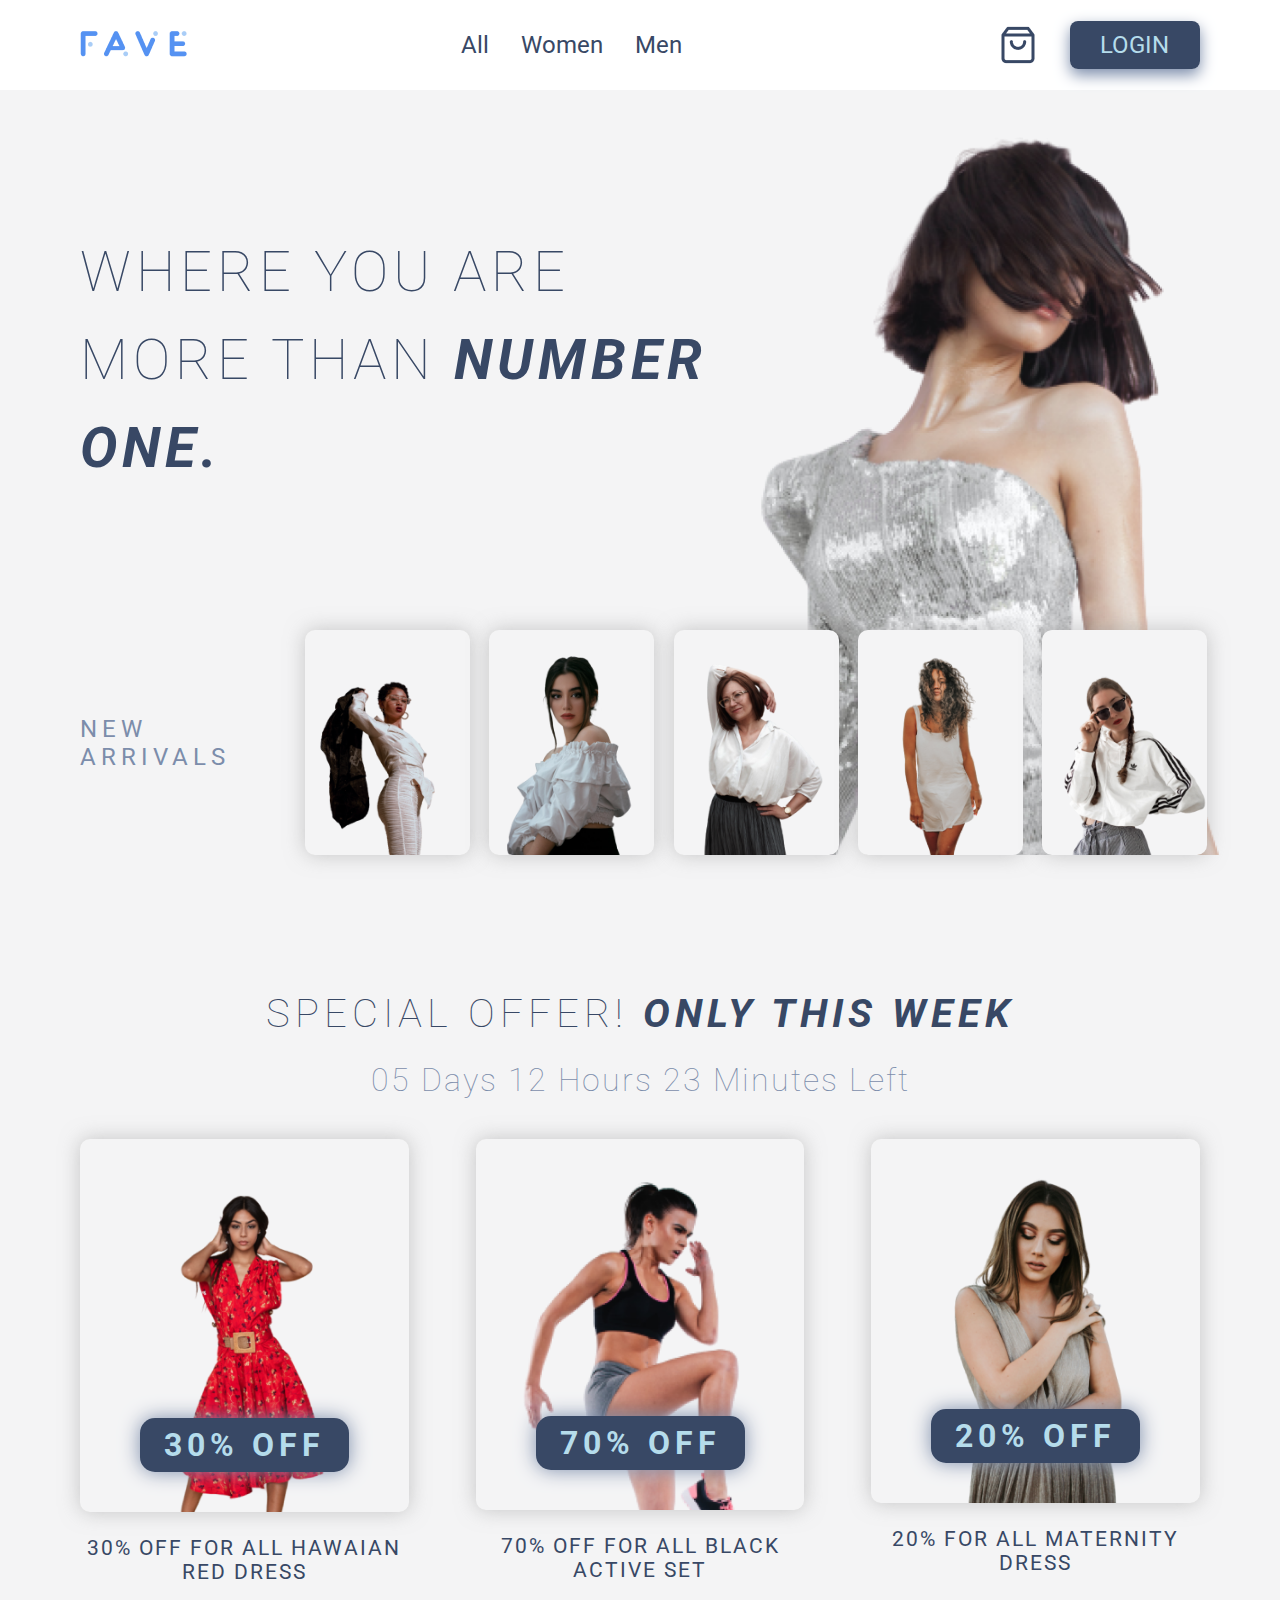
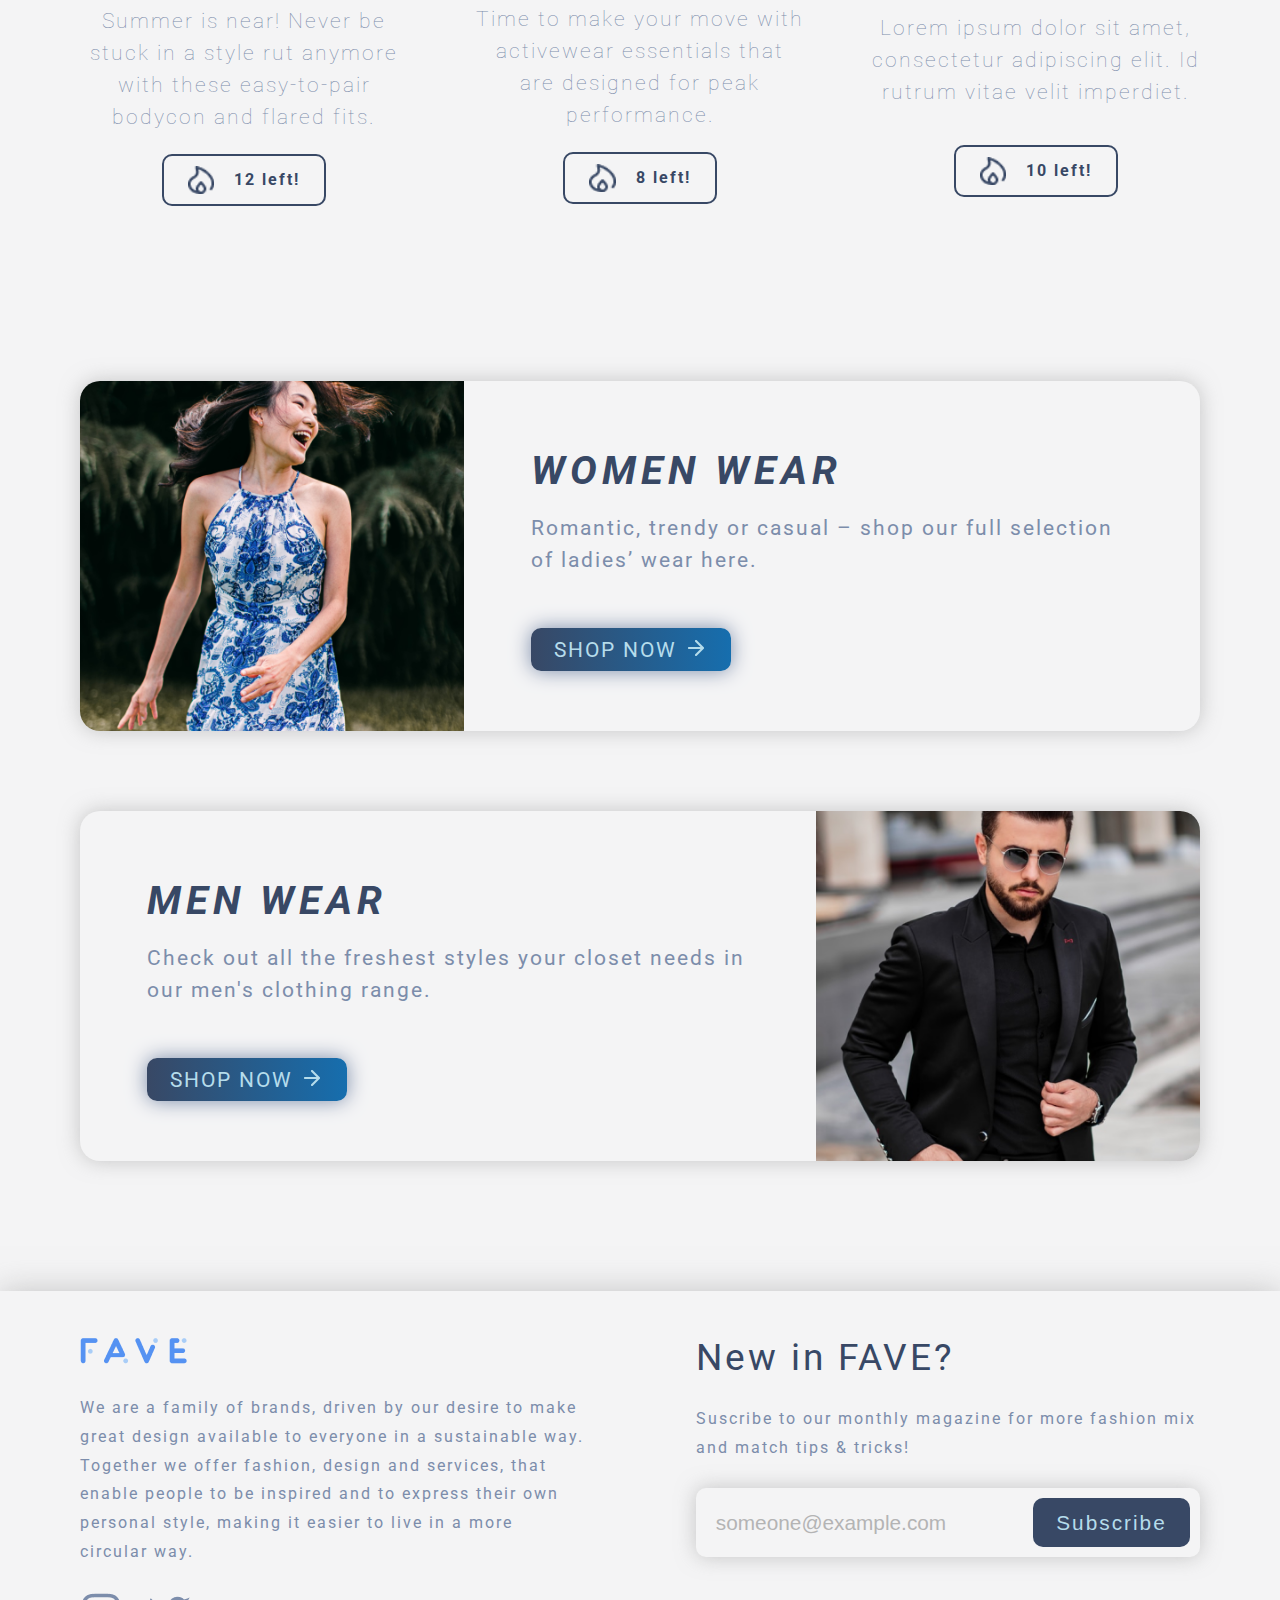
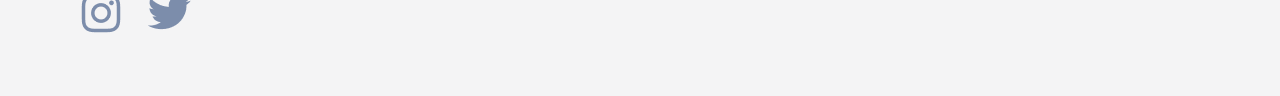
==== commit 1a0acdf0: "Fix on Responsive Footer Section" ====
--- a/index.html
+++ b/index.html
@@ -97,8 +97,7 @@
                     </div>
                 </div>
                 <a onclick="nextSlide(1)" id="next"><img src="Assets/home-arrow-right-circle.png" alt=""></a>
-            </div>
-            
+            </div> 
         </div>
     </section>
     <section class="promo-section">
--- a/css/style.css
+++ b/css/style.css
@@ -531,7 +531,7 @@
     padding-top: 5vh;
     padding-bottom: 5vh;
     display: flex;
-    align-items: center;
+    align-items: flex-start;
     justify-content: space-between;
 }
 
@@ -553,6 +553,7 @@
 .right-footer h1{
     color: var(--darkblue);
     font-size: 2.5rem;
+    letter-spacing: 3px;
     font-weight: 400;
 }
 
@@ -838,6 +839,10 @@
         margin-top: 2rem;
     }
 
+    .overview-content>div>a{
+        padding: 1rem 4rem;
+    }
+
     .left-footer, .right-footer{
         width: 100%;
     }
@@ -879,7 +884,7 @@
     }
 
     .new-arrival{
-        height: 35vh;
+        height: 30vh;
         justify-content: space-between;
     }
 
@@ -888,7 +893,7 @@
     }
 
     .slider-wrapper{
-        max-width: 180px;
+        max-width: 190px;
         margin-right: 0;
     }
 
@@ -916,7 +921,7 @@
         font-size: 2rem;
     }
 
-    .overview-content>p, .overview-content a{
+    .overview-content>p{
         font-size: 1.2rem;
     }
 }
@@ -961,6 +966,10 @@
     .overview-content>p, .overview-content a{
         font-size: 1rem;
     }
+
+    .overview-content>div>a{
+        padding: 0.8rem 2rem;
+    }
    
     .subscribe input[type=text], .subscribe input::placeholder{
         font-size: 0.9rem;
